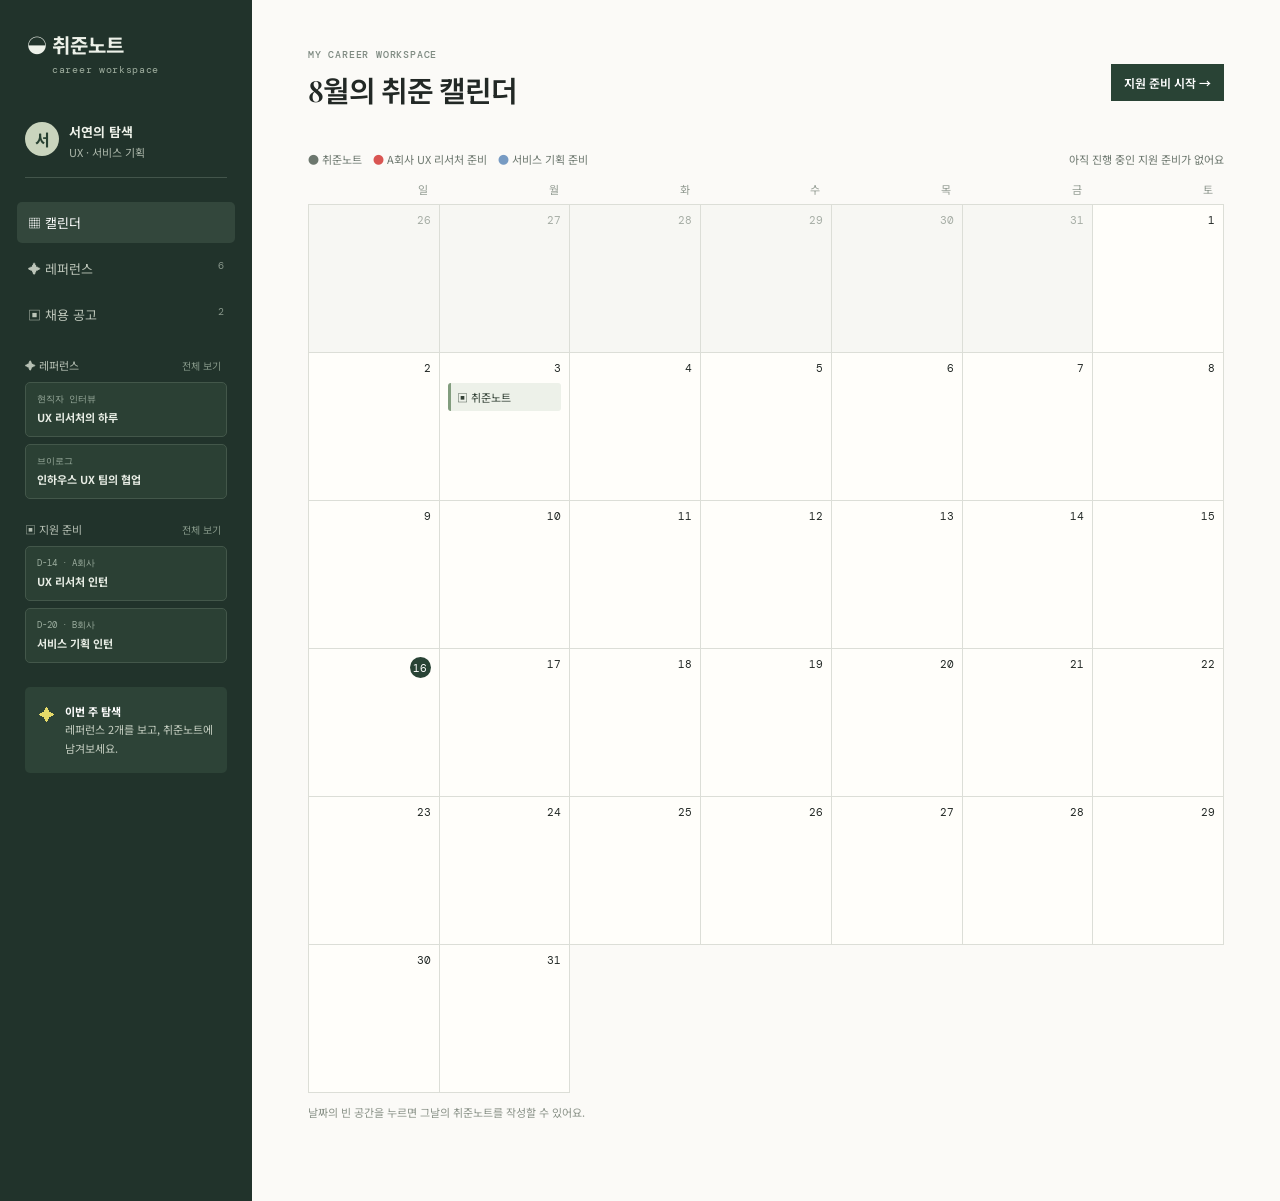
==== frontend/index.html @ a853c142 "feat: add CareerLog frontend" ====
<!doctype html>
<html lang="ko">
  <head>
    <meta charset="UTF-8" />
    <meta name="viewport" content="width=device-width, initial-scale=1.0" />
    <title>취준노트 | CareerLog</title>
    <link rel="stylesheet" href="./styles.css" />
  </head>
  <body>
    <div class="app">
      <aside class="sidebar">
        <div class="brand">◒ <b>취준노트</b><small>career workspace</small></div>
        <div class="profile"><span>서</span><div><b>서연의 탐색</b><p>UX · 서비스 기획</p></div></div>
        <nav>
          <button class="nav active" data-view="calendar">▦ <span>캘린더</span></button>
          <button class="nav" data-view="references">✦ <span>레퍼런스</span><em>6</em></button>
          <button class="nav" data-view="jobs">▣ <span>채용 공고</span><em>2</em></button>
        </nav>
        <section class="side-section"><div class="side-heading">✦ 레퍼런스 <button data-view="references">전체 보기</button></div><button class="side-card" data-view="references"><small>현직자 인터뷰</small><b>UX 리서처의 하루</b></button><button class="side-card" data-view="references"><small>브이로그</small><b>인하우스 UX 팀의 협업</b></button></section>
        <section class="side-section"><div class="side-heading">▣ 지원 준비 <button data-view="jobs">전체 보기</button></div><div id="sideJobList"></div></section>
        <div class="tip">✦ <p><b>이번 주 탐색</b><br />레퍼런스 2개를 보고, 취준노트에 남겨보세요.</p></div>
      </aside>

      <main>
        <header><div><p class="eyebrow">MY CAREER WORKSPACE</p><h1 id="pageTitle">8월의 취준 캘린더</h1></div><button class="primary" id="openPrep">지원 준비 시작 →</button></header>
        <section id="calendarView" class="view active"><div class="calendar-meta"><span>● 취준노트　<span class="red-text">●</span> A회사 UX 리서처 준비　<span class="blue-text">●</span> 서비스 기획 준비</span><span id="calendarStatus">아직 진행 중인 지원 준비가 없어요</span></div><div class="weekdays"><span>일</span><span>월</span><span>화</span><span>수</span><span>목</span><span>금</span><span>토</span></div><div class="calendar" id="calendar"></div><p class="hint">날짜의 빈 공간을 누르면 그날의 취준노트를 작성할 수 있어요.</p></section>
        <section id="referencesView" class="view"><div class="section-head"><div><p class="eyebrow">PHASE 2 · EXPLORE</p><h2>취준노트가 가리키는 다음 탐색</h2><p>최근 일주일의 노트에서 반복된 관심과 행동을 바탕으로 정리했어요.</p></div></div><div class="signals"><div>01　<b>사용자 불편 관찰</b><small>8/12 · 8/15 노트</small></div><div>02　<b>정보를 구조화하는 일</b><small>8/13 · 8/15 노트</small></div></div><div class="ref-grid" id="referenceGrid"></div></section>
        <section id="jobsView" class="view"><div class="section-head"><div><p class="eyebrow">PHASE 3 · APPLY</p><h2>탐색을 지원 준비로 연결하기</h2><p>공고를 선택하면 마감일까지의 준비 항목을 캘린더에 추가해요.</p></div></div><div class="job-layout"><div class="job-list" id="jobList"></div><article class="job-detail" id="jobDetail"></article></div></section>
      </main>
    </div>

    <div id="modalRoot"></div>
    <script type="module" src="./js/app.js"></script>
  </body>
</html>
---- frontend/styles.css ----
@import url('https://fonts.googleapis.com/css2?family=DM+Mono:wght@400;500&family=Noto+Sans+KR:wght@400;500;600;700&family=Playfair+Display:wght@600&display=swap');
*{box-sizing:border-box}body{margin:0;background:#fbfaf7;color:#222825;font-family:'Noto Sans KR',sans-serif}button{font-family:inherit}.app{min-height:100vh;display:grid;grid-template-columns:252px 1fr}.sidebar{background:#21332b;color:#edf1e9;padding:30px 17px;min-height:100vh}.brand{display:grid;grid-template-columns:25px 1fr;align-items:center;padding:0 10px;font-size:20px}.brand small{grid-column:2;color:#9ead9e;font:10px 'DM Mono';letter-spacing:.07em;margin-top:4px}.profile{display:flex;gap:10px;align-items:center;margin:42px 8px 24px;padding-bottom:17px;border-bottom:1px solid #43554b}.profile>span{display:grid;place-items:center;width:34px;height:34px;border-radius:50%;background:#c9d4bd;color:#274132;font-weight:700}.profile b{font-size:13px}.profile p{margin:2px 0 0;color:#aeb9ac;font-size:11px}nav{display:grid;gap:5px}.nav{border:0;background:transparent;color:#bcc5b9;text-align:left;padding:11px;border-radius:5px;font-size:13px;cursor:pointer}.nav.active,.nav:hover{background:#33473c;color:#fff}.nav em{float:right;color:#87968a;font:10px 'DM Mono';font-style:normal}.side-section{margin:22px 8px 0}.side-heading{display:flex;justify-content:space-between;color:#b6c0b4;font-size:11px;margin-bottom:8px}.side-heading button{border:0;background:transparent;color:#869889;font-size:10px;cursor:pointer}.side-card{display:block;width:100%;text-align:left;border:1px solid #43574a;border-radius:5px;background:#2b4034;color:#e8ede5;padding:10px 11px;margin:7px 0;cursor:pointer}.side-card small{display:block;color:#9eafa1;font:9px 'DM Mono';margin-bottom:4px}.side-card b{font-size:11px;line-height:1.45;display:block}.side-card.selected.red{border-color:#df6863;background:#493936}.side-card.selected.blue{border-color:#7d9ec5;background:#35424c}.tip{display:flex;gap:10px;margin:24px 8px 0;padding:15px 14px;border-radius:5px;background:#2d4337;color:#e5da69}.tip p{margin:0;color:#c6cfc2;font-size:11px;line-height:1.7}.tip b{color:#fff}main{padding:48px 56px 70px;max-width:1500px;width:100%;margin:auto}header{display:flex;justify-content:space-between;gap:20px;align-items:center;margin-bottom:34px}.eyebrow{margin:0;color:#7d8980;font:500 10px 'DM Mono';letter-spacing:.08em}h1{font:600 29px 'Playfair Display','Noto Sans KR';letter-spacing:-1px;margin:7px 0}h2{letter-spacing:-.7px}.primary{border:0;background:#294335;color:#fff;padding:10px 13px;font-size:12px;font-weight:600;cursor:pointer}.primary:hover{background:#1b3024}.view{display:none}.view.active{display:block}.calendar-meta{display:flex;justify-content:space-between;gap:15px;color:#6c776e;font-size:11px;margin-bottom:14px}.red-text{color:#d95552}.blue-text{color:#779bc3}.weekdays,.calendar{display:grid;grid-template-columns:repeat(7,1fr)}.weekdays{color:#919a91;text-align:right;font-size:11px;padding-bottom:7px}.weekdays span{padding-right:11px}.calendar{border-top:1px solid #dcded7;border-left:1px solid #dcded7}.day{min-height:148px;border-right:1px solid #dcded7;border-bottom:1px solid #dcded7;background:#fffefa;padding:8px;cursor:pointer}.day:hover{background:#f5f7ef}.day.muted{background:#f7f7f3;color:#a6ada5}.day time{display:block;text-align:right;font:11px 'DM Mono';margin-bottom:8px}.today time{display:grid;place-items:center;margin-left:auto;width:21px;height:21px;border-radius:50%;background:#294335;color:#fff}.event{display:block;width:100%;text-align:left;border:0;border-radius:3px;padding:6px;margin-top:4px;background:#edf1e9;color:#324035;font-size:11px;cursor:pointer}.event.note{border-left:3px solid #829d7e}.event.red{background:#fff0ee;border-left:3px solid #d95552;color:#6e312e}.event.blue{background:#eef3fb;border-left:3px solid #779bc3}.event.done{text-decoration:line-through;opacity:.55}.event input{vertical-align:-2px;margin:0 4px 0 0}.hint{font-size:11px;color:#8a9288}.section-head{border-bottom:1px solid #daddd5;padding-bottom:22px;margin-bottom:23px}.section-head p:not(.eyebrow){color:#68736b;font-size:13px;margin:8px 0 0}.signals{display:flex;gap:10px;margin-bottom:24px}.signals div{background:#eff2eb;padding:13px 15px;min-width:230px;color:#71836c;font:10px 'DM Mono'}.signals b{color:#29332d;font:600 12px 'Noto Sans KR'}.signals small{display:block;color:#7d877e;margin:5px 0 0 24px}.ref-grid{display:grid;grid-template-columns:repeat(3,1fr);gap:13px}.ref-grid article{min-height:178px;padding:18px;border:1px solid #dce0d8;background:#fffefa;display:flex;flex-direction:column}.ref-grid small,.job-row small{color:#627d67;font:10px 'DM Mono'}.ref-grid h3{font-size:15px;margin:11px 0 8px}.ref-grid p{font-size:11px;line-height:1.7;color:#68736a;margin:0}.text,.outline,.danger{border:0;background:transparent;padding:7px 0;font-size:12px;cursor:pointer}.text{color:#536957}.outline{border:1px solid #d8ddd4;padding:8px 11px;color:#536957}.ref-grid .text{margin-top:auto;text-align:left}.job-layout{display:grid;grid-template-columns:310px 1fr;border:1px solid #dadeD7;background:#fffefa}.job-list{border-right:1px solid #dadeD7}.job-row{width:100%;text-align:left;border:0;border-bottom:1px solid #e3e5df;background:transparent;padding:18px 17px;cursor:pointer}.job-row.active{background:#f0f4eb}.job-row b,.job-row span{display:block}.job-row b{font-size:13px;margin:5px 0}.job-row span{font-size:10px;color:#8a9189}.job-detail{padding:26px 28px}.deadline{color:#ce684f;font:11px 'DM Mono'}.job-detail h2{font-size:22px;margin:8px 0 18px}.job-detail h4{font-size:12px}.job-detail ul{list-style:none;padding:0;display:grid;gap:7px;color:#58645b;font-size:12px}.match{margin-top:20px;padding:13px;background:#f1f4ec;font-size:12px;line-height:1.7}.match b{display:block}.detail-footer{display:flex;align-items:center;justify-content:space-between;gap:10px;margin-top:24px}.detail-footer small{font-size:10px;color:#7e887f}.backdrop{position:fixed;inset:0;z-index:10;display:grid;place-items:center;padding:20px;background:rgba(24,34,28,.4)}.modal{position:relative;width:min(595px,100%);max-height:90vh;overflow:auto;background:#fffefa;padding:31px;box-shadow:0 20px 60px rgba(20,30,24,.18)}.close{position:absolute;top:12px;right:15px;border:0;background:transparent;color:#6e786f;font-size:24px;cursor:pointer}.modal h2{font:600 25px 'Playfair Display','Noto Sans KR';margin:7px 0}.modal-lead{font-size:12px;color:#7b867d;padding-bottom:18px;margin-bottom:20px;border-bottom:1px solid #e3e6de}.modal label{display:block;margin:15px 0;font-size:12px;font-weight:600}.modal textarea,.modal input{display:block;width:100%;margin-top:7px;padding:10px;border:1px solid #d7ddd3;background:#fbfcf9;font:12px 'Noto Sans KR';resize:vertical}.modal textarea{min-height:57px}.modal textarea:disabled,.modal input:disabled{background:#f7f7f3;color:#606860;border-color:#e0e3dd}.modal-actions{display:flex;align-items:center;gap:9px;margin-top:22px}.spacer{flex:1}.danger{color:#b34e49}.range-fields{display:grid;grid-template-columns:1fr 1fr;gap:12px;margin:22px 0}.job-preview{display:flex;gap:10px;padding:13px;background:#fff0ee;border:1px solid #f0c9c4}.red-dot{width:9px;height:9px;border-radius:50%;background:#d95552;margin-top:5px}.job-preview small{display:block;color:#a5605d;font:10px 'DM Mono'}.job-preview b{display:block;font-size:13px;margin:3px 0}.job-preview p{margin:0;color:#75635f;font-size:11px}@media(max-width:900px){.app{display:block}.sidebar{min-height:auto}.profile,.side-section,.tip{display:none}nav{display:flex;margin-top:18px}.nav{padding:8px}main{padding:28px 16px}.day{min-height:95px}.event{font-size:9px}.ref-grid{grid-template-columns:1fr 1fr}.job-layout{grid-template-columns:1fr}.job-list{border-right:0;border-bottom:1px solid #dadeD7}.job-row{display:inline-block;width:50%;vertical-align:top}.calendar-meta,header{align-items:flex-start;flex-direction:column}.range-fields{grid-template-columns:1fr}}@media(max-width:540px){.day{min-height:80px;padding:4px}.event{font-size:0;height:8px;padding:0}.event input{display:none}.ref-grid{grid-template-columns:1fr}.signals{flex-direction:column}.job-row{width:100%}}
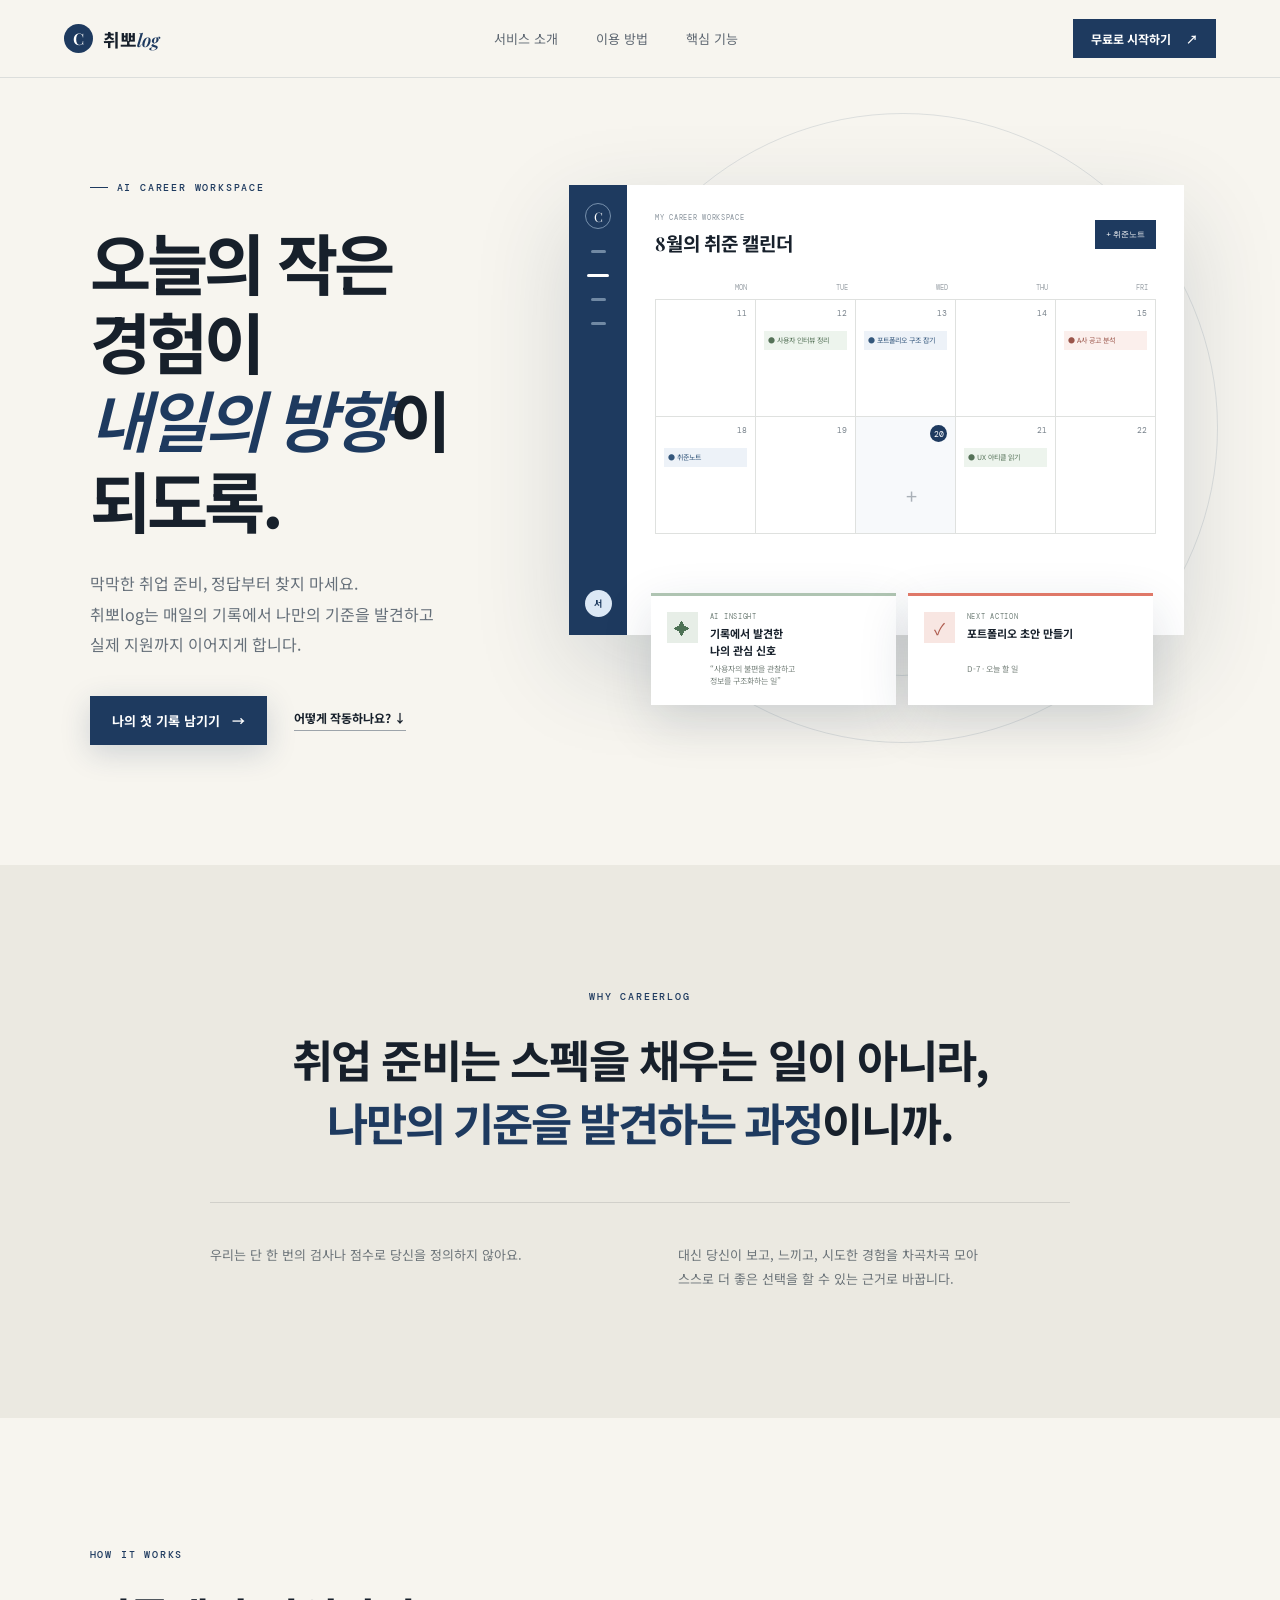
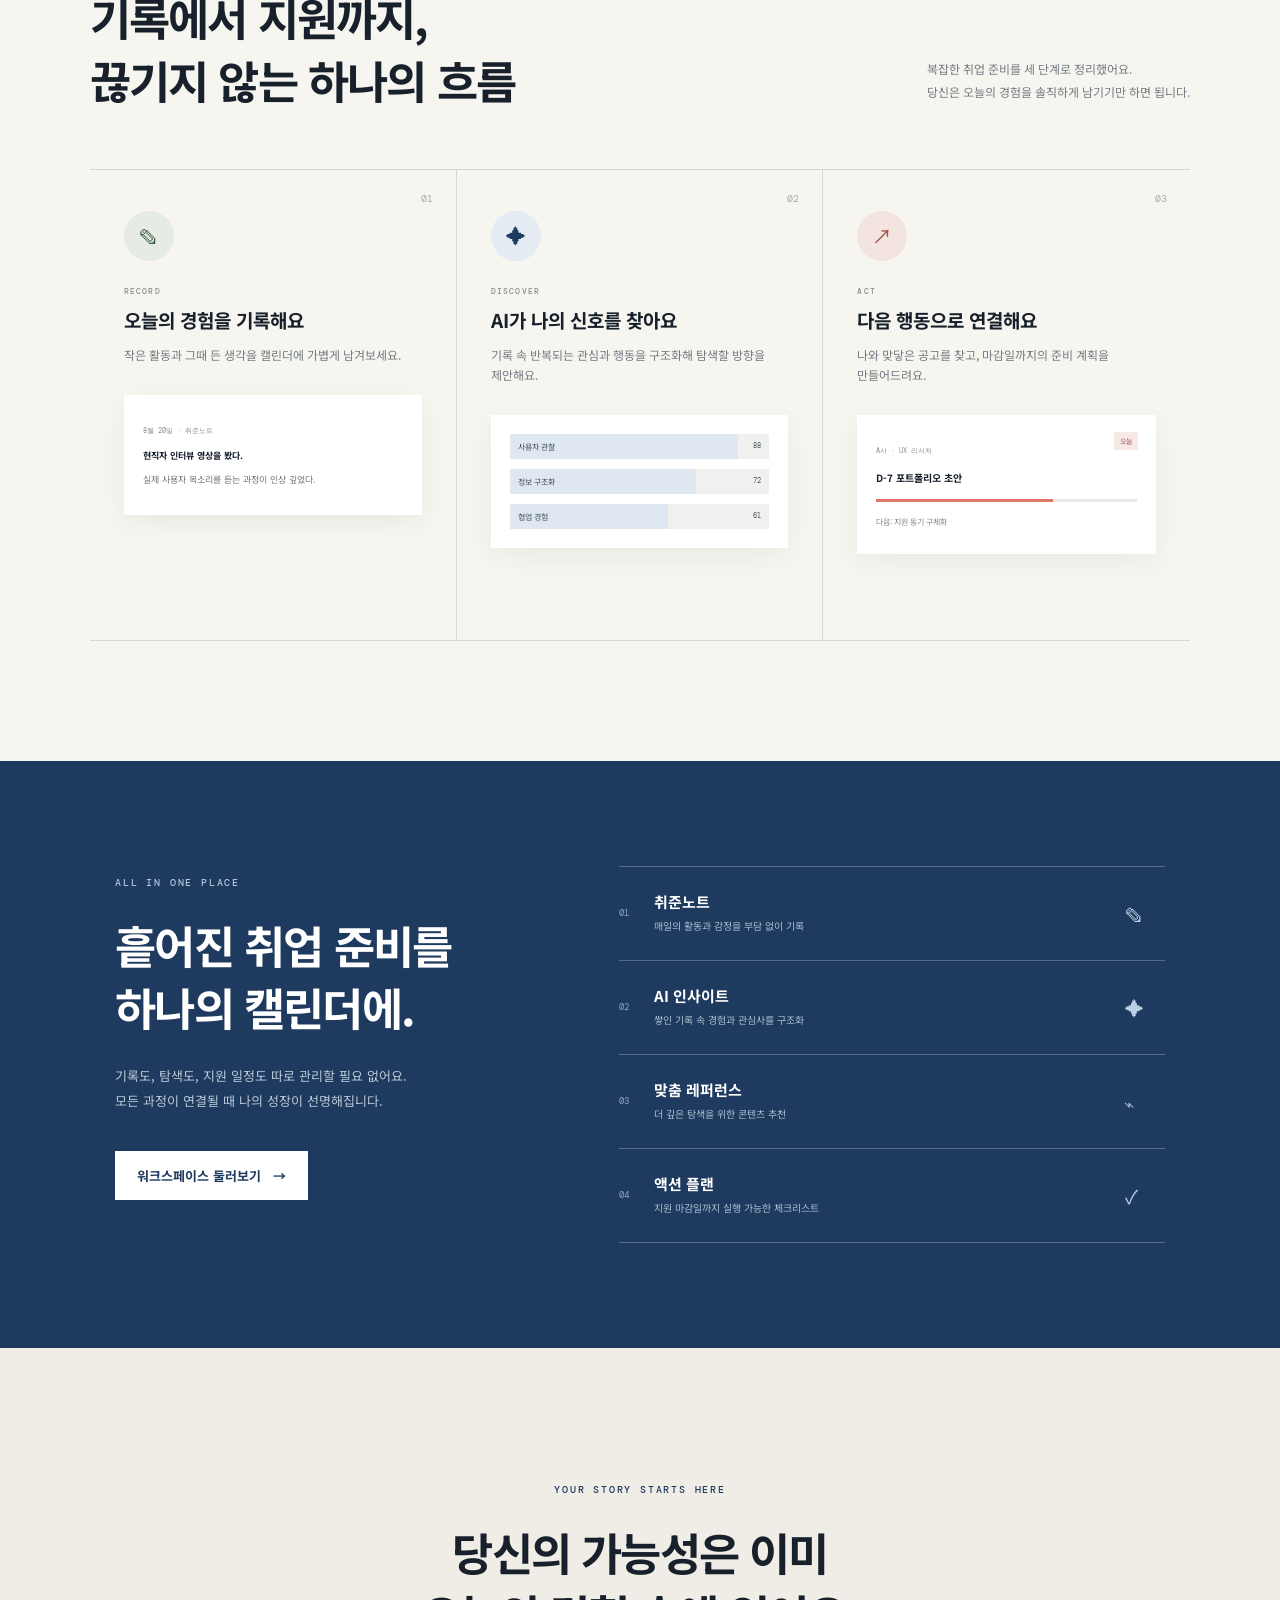
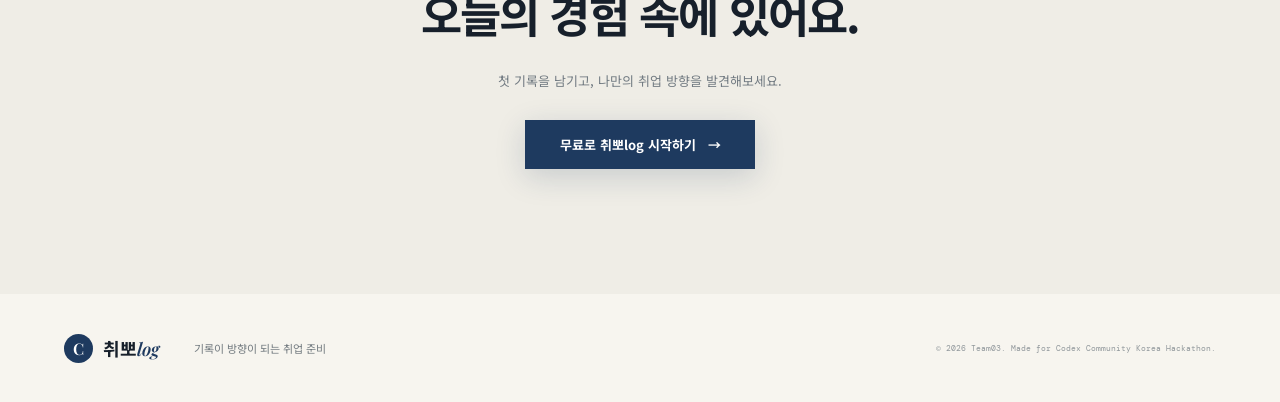
==== commit 42c0a869: "feat: 랜딩페이지 추가" ====
--- a/frontend/index.html
+++ b/frontend/index.html
@@ -3,33 +3,108 @@
   <head>
     <meta charset="UTF-8" />
     <meta name="viewport" content="width=device-width, initial-scale=1.0" />
-    <title>취준노트 | CareerLog</title>
-    <link rel="stylesheet" href="./styles.css" />
+    <meta name="description" content="흩어진 취업 준비 경험을 기록하고, 나다운 다음 행동으로 연결하는 AI 커리어 워크스페이스 취뽀log" />
+    <title>취뽀log — 기록이 방향이 되는 취업 준비</title>
+    <link rel="stylesheet" href="./landing.css" />
+    <style>
+      .hero-visual { min-height: 630px; }
+      .hero-visual .app-preview {
+        left: 1%;
+        top: 42px;
+        width: 98%;
+        height: 450px;
+        transform: none;
+      }
+      .hero-visual .ai-card,
+      .hero-visual .plan-card {
+        top: 450px;
+        bottom: auto;
+        width: 245px;
+        min-height: 112px;
+        padding: 16px;
+        align-items: flex-start;
+        border-left: 0;
+        border-top: 3px solid;
+      }
+      .hero-visual .ai-card { left: 14%; border-top-color: var(--sage); }
+      .hero-visual .plan-card { right: 6%; border-top-color: var(--coral); }
+      .hero-visual .ai-card > span,
+      .hero-visual .plan-card > span {
+        flex: 0 0 31px;
+        width: 31px;
+        height: 31px;
+        border-radius: 0;
+        margin: 0 12px 0 0;
+      }
+      .hero-visual .ai-card > div,
+      .hero-visual .plan-card > div { flex: 1; }
+      .hero-visual .ai-card strong,
+      .hero-visual .plan-card strong { min-height: 33px; }
+      @media (max-width: 620px) {
+        .hero-visual { min-height: 430px; margin-top: 30px; }
+        .hero-visual .app-preview { left: 0; top: 28px; width: 100%; height: 305px; }
+        .hero-visual .ai-card { top: 300px; bottom: auto; left: 5%; transform-origin: left top; }
+        .hero-visual .plan-card { top: 300px; bottom: auto; right: 0; transform-origin: right top; }
+      }
+    </style>
   </head>
   <body>
-    <div class="app">
-      <aside class="sidebar">
-        <div class="brand">◒ <b>취준노트</b><small>career workspace</small></div>
-        <div class="profile"><span>서</span><div><b>서연의 탐색</b><p>UX · 서비스 기획</p></div></div>
-        <nav>
-          <button class="nav active" data-view="calendar">▦ <span>캘린더</span></button>
-          <button class="nav" data-view="references">✦ <span>레퍼런스</span><em>6</em></button>
-          <button class="nav" data-view="jobs">▣ <span>채용 공고</span><em>2</em></button>
-        </nav>
-        <section class="side-section"><div class="side-heading">✦ 레퍼런스 <button data-view="references">전체 보기</button></div><button class="side-card" data-view="references"><small>현직자 인터뷰</small><b>UX 리서처의 하루</b></button><button class="side-card" data-view="references"><small>브이로그</small><b>인하우스 UX 팀의 협업</b></button></section>
-        <section class="side-section"><div class="side-heading">▣ 지원 준비 <button data-view="jobs">전체 보기</button></div><div id="sideJobList"></div></section>
-        <div class="tip">✦ <p><b>이번 주 탐색</b><br />레퍼런스 2개를 보고, 취준노트에 남겨보세요.</p></div>
-      </aside>
+    <header class="site-header">
+      <a class="logo" href="#top" aria-label="취뽀log 홈"><span class="logo-mark">C</span><strong>취뽀<span>log</span></strong></a>
+      <nav aria-label="주요 메뉴"><a href="#why">서비스 소개</a><a href="#flow">이용 방법</a><a href="#features">핵심 기능</a></nav>
+      <a class="header-cta" href="./workspace.html">무료로 시작하기 <span>↗</span></a>
+    </header>
 
-      <main>
-        <header><div><p class="eyebrow">MY CAREER WORKSPACE</p><h1 id="pageTitle">8월의 취준 캘린더</h1></div><button class="primary" id="openPrep">지원 준비 시작 →</button></header>
-        <section id="calendarView" class="view active"><div class="calendar-meta"><span>● 취준노트　<span class="red-text">●</span> A회사 UX 리서처 준비　<span class="blue-text">●</span> 서비스 기획 준비</span><span id="calendarStatus">아직 진행 중인 지원 준비가 없어요</span></div><div class="weekdays"><span>일</span><span>월</span><span>화</span><span>수</span><span>목</span><span>금</span><span>토</span></div><div class="calendar" id="calendar"></div><p class="hint">날짜의 빈 공간을 누르면 그날의 취준노트를 작성할 수 있어요.</p></section>
-        <section id="referencesView" class="view"><div class="section-head"><div><p class="eyebrow">PHASE 2 · EXPLORE</p><h2>취준노트가 가리키는 다음 탐색</h2><p>최근 일주일의 노트에서 반복된 관심과 행동을 바탕으로 정리했어요.</p></div></div><div class="signals"><div>01　<b>사용자 불편 관찰</b><small>8/12 · 8/15 노트</small></div><div>02　<b>정보를 구조화하는 일</b><small>8/13 · 8/15 노트</small></div></div><div class="ref-grid" id="referenceGrid"></div></section>
-        <section id="jobsView" class="view"><div class="section-head"><div><p class="eyebrow">PHASE 3 · APPLY</p><h2>탐색을 지원 준비로 연결하기</h2><p>공고를 선택하면 마감일까지의 준비 항목을 캘린더에 추가해요.</p></div></div><div class="job-layout"><div class="job-list" id="jobList"></div><article class="job-detail" id="jobDetail"></article></div></section>
-      </main>
-    </div>
+    <main id="top">
+      <section class="hero">
+        <div class="hero-copy">
+          <p class="kicker"><span></span> AI CAREER WORKSPACE</p>
+          <h1>오늘의 작은 경험이<br /><em>내일의 방향</em>이 되도록.</h1>
+          <p class="hero-description">막막한 취업 준비, 정답부터 찾지 마세요.<br />취뽀log는 매일의 기록에서 나만의 기준을 발견하고<br class="desktop-only" /> 실제 지원까지 이어지게 합니다.</p>
+          <div class="hero-actions"><a class="button primary" href="./workspace.html">나의 첫 기록 남기기 <span>→</span></a><a class="text-link" href="#flow">어떻게 작동하나요? <span>↓</span></a></div>
+        </div>
 
-    <div id="modalRoot"></div>
-    <script type="module" src="./js/app.js"></script>
+        <div class="hero-visual" aria-label="취뽀log 캘린더 화면 미리보기">
+          <div class="orbit orbit-one"></div><div class="orbit orbit-two"></div>
+          <div class="app-preview">
+            <div class="preview-sidebar"><div class="preview-logo">C</div><i></i><i class="active"></i><i></i><i></i><div class="preview-avatar">서</div></div>
+            <div class="preview-main">
+              <div class="preview-top"><div><small>MY CAREER WORKSPACE</small><b>8월의 취준 캘린더</b></div><button>+ 취준노트</button></div>
+              <div class="week-row"><span>MON</span><span>TUE</span><span>WED</span><span>THU</span><span>FRI</span></div>
+              <div class="calendar-demo">
+                <div><small>11</small></div><div><small>12</small><p class="note green">● 사용자 인터뷰 정리</p></div><div><small>13</small><p class="note navy">● 포트폴리오 구조 잡기</p></div><div><small>14</small></div><div><small>15</small><p class="note coral">● A사 공고 분석</p></div>
+                <div><small>18</small><p class="note navy">● 취준노트</p></div><div><small>19</small></div><div class="selected"><small>20</small><span>+</span></div><div><small>21</small><p class="note green">● UX 아티클 읽기</p></div><div><small>22</small></div>
+              </div>
+            </div>
+          </div>
+          <aside class="ai-card"><span class="spark">✦</span><div><small>AI INSIGHT</small><strong>기록에서 발견한<br />나의 관심 신호</strong><p>“사용자의 불편을 관찰하고<br />정보를 구조화하는 일”</p></div></aside>
+          <aside class="plan-card"><span>✓</span><div><small>NEXT ACTION</small><strong>포트폴리오 초안 만들기</strong><p>D-7 · 오늘 할 일</p></div></aside>
+        </div>
+      </section>
+
+      <section class="statement" id="why">
+        <p class="section-label">WHY CAREERLOG</p>
+        <h2>취업 준비는 스펙을 채우는 일이 아니라,<br /><span>나만의 기준을 발견하는 과정</span>이니까.</h2>
+        <div class="statement-grid"><p>우리는 단 한 번의 검사나 점수로 당신을 정의하지 않아요.</p><p>대신 당신이 보고, 느끼고, 시도한 경험을 차곡차곡 모아<br />스스로 더 좋은 선택을 할 수 있는 근거로 바꿉니다.</p></div>
+      </section>
+
+      <section class="flow" id="flow">
+        <div class="section-heading"><div><p class="section-label">HOW IT WORKS</p><h2>기록에서 지원까지,<br />끊기지 않는 하나의 흐름</h2></div><p>복잡한 취업 준비를 세 단계로 정리했어요.<br />당신은 오늘의 경험을 솔직하게 남기기만 하면 됩니다.</p></div>
+        <div class="steps">
+          <article><span class="step-no">01</span><div class="step-icon">✎</div><p class="step-tag">RECORD</p><h3>오늘의 경험을 기록해요</h3><p>작은 활동과 그때 든 생각을 캘린더에 가볍게 남겨보세요.</p><div class="mini-note"><small>8월 20일 · 취준노트</small><b>현직자 인터뷰 영상을 봤다.</b><p>실제 사용자 목소리를 듣는 과정이 인상 깊었다.</p></div></article>
+          <article><span class="step-no">02</span><div class="step-icon">✦</div><p class="step-tag">DISCOVER</p><h3>AI가 나의 신호를 찾아요</h3><p>기록 속 반복되는 관심과 행동을 구조화해 탐색할 방향을 제안해요.</p><div class="signal-bars"><span style="--size:88%">사용자 관찰 <b>88</b></span><span style="--size:72%">정보 구조화 <b>72</b></span><span style="--size:61%">협업 경험 <b>61</b></span></div></article>
+          <article><span class="step-no">03</span><div class="step-icon">↗</div><p class="step-tag">ACT</p><h3>다음 행동으로 연결해요</h3><p>나와 맞닿은 공고를 찾고, 마감일까지의 준비 계획을 만들어드려요.</p><div class="mini-plan"><small>A사 · UX 리서처</small><b>D-7 포트폴리오 초안</b><span>오늘</span><i></i><p>다음: 지원 동기 구체화</p></div></article>
+        </div>
+      </section>
+
+      <section class="features" id="features">
+        <div><p class="section-label light">ALL IN ONE PLACE</p><h2>흩어진 취업 준비를<br />하나의 캘린더에.</h2><p>기록도, 탐색도, 지원 일정도 따로 관리할 필요 없어요.<br />모든 과정이 연결될 때 나의 성장이 선명해집니다.</p><a class="button light-button" href="./workspace.html">워크스페이스 둘러보기 <span>→</span></a></div>
+        <ul><li><span>01</span><div><b>취준노트</b><p>매일의 활동과 감정을 부담 없이 기록</p></div><em>✎</em></li><li><span>02</span><div><b>AI 인사이트</b><p>쌓인 기록 속 경험과 관심사를 구조화</p></div><em>✦</em></li><li><span>03</span><div><b>맞춤 레퍼런스</b><p>더 깊은 탐색을 위한 콘텐츠 추천</p></div><em>⌁</em></li><li><span>04</span><div><b>액션 플랜</b><p>지원 마감일까지 실행 가능한 체크리스트</p></div><em>✓</em></li></ul>
+      </section>
+
+      <section class="final-cta"><p class="section-label">YOUR STORY STARTS HERE</p><h2>당신의 가능성은 이미<br />오늘의 경험 속에 있어요.</h2><p>첫 기록을 남기고, 나만의 취업 방향을 발견해보세요.</p><a class="button primary" href="./workspace.html">무료로 취뽀log 시작하기 <span>→</span></a></section>
+    </main>
+
+    <footer><a class="logo" href="#top"><span class="logo-mark">C</span><strong>취뽀<span>log</span></strong></a><p>기록이 방향이 되는 취업 준비</p><small>© 2026 Team03. Made for Codex Community Korea Hackathon.</small></footer>
   </body>
 </html>
--- a/frontend/landing.css
+++ b/frontend/landing.css
@@ -0,0 +1,2 @@
+@import url('https://fonts.googleapis.com/css2?family=DM+Mono:wght@400;500&family=Noto+Sans+KR:wght@400;500;600;700;800&family=Playfair+Display:ital,wght@0,600;1,600&display=swap');
+:root{--navy:#1e3a5f;--navy-deep:#142b49;--ink:#17202b;--paper:#f7f5ef;--cream:#eeece4;--sage:#afc4b2;--coral:#df7868;--line:#d9d8d1}*{box-sizing:border-box}html{scroll-behavior:smooth}body{margin:0;background:var(--paper);color:var(--ink);font-family:'Noto Sans KR',sans-serif;word-break:keep-all}a{color:inherit;text-decoration:none}.site-header{height:78px;display:flex;align-items:center;justify-content:space-between;padding:0 clamp(24px,5vw,78px);border-bottom:1px solid rgba(30,58,95,.12);background:rgba(247,245,239,.92);backdrop-filter:blur(12px);position:sticky;top:0;z-index:20}.logo{display:flex;align-items:center;gap:10px}.logo-mark{display:grid;place-items:center;width:29px;height:29px;border-radius:50%;background:var(--navy);color:white;font:600 16px 'Playfair Display'}.logo strong{font-size:18px}.logo strong span{font:italic 600 18px 'Playfair Display';color:var(--navy)}.site-header nav{display:flex;gap:38px;font-size:13px;color:#5f6872}.site-header nav a:hover{color:var(--navy)}.header-cta{background:var(--navy);color:#fff;padding:11px 18px;font-size:12px;font-weight:700}.header-cta span,.button span{margin-left:12px}.hero{min-height:760px;display:grid;grid-template-columns:.86fr 1.14fr;align-items:center;padding:65px clamp(24px,7vw,108px) 92px;overflow:hidden}.kicker,.section-label{font:500 10px 'DM Mono';letter-spacing:.18em;color:var(--navy)}.kicker{display:flex;align-items:center;gap:9px}.kicker span{width:18px;height:1px;background:var(--navy)}h1{font-size:clamp(48px,5.2vw,76px);line-height:1.18;letter-spacing:-.055em;margin:28px 0 30px;font-weight:700}h1 em{font-family:'Playfair Display','Noto Sans KR';font-weight:600;color:var(--navy)}.hero-description{color:#66707a;font-size:16px;line-height:1.9;margin-bottom:36px}.hero-actions{display:flex;align-items:center;gap:27px}.button{display:inline-flex;align-items:center;justify-content:center;padding:15px 22px;font-size:13px;font-weight:700}.button.primary{background:var(--navy);color:#fff;box-shadow:0 8px 30px rgba(30,58,95,.18)}.button:hover,.header-cta:hover{transform:translateY(-2px);transition:.2s}.text-link{font-size:12px;font-weight:700;border-bottom:1px solid #9da4aa;padding-bottom:4px}.hero-proof{display:flex;align-items:center;margin-top:42px}.avatars{display:flex}.avatars span{width:31px;height:31px;border-radius:50%;display:grid;place-items:center;background:#d5e1d6;color:#355b46;border:2px solid var(--paper);font-size:10px;font-weight:700;margin-right:-7px}.avatars span:nth-child(2){background:#dbe5ef;color:var(--navy)}.avatars span:nth-child(3){background:#f1d9d3;color:#8d4a41}.hero-proof p{font-size:10px;color:#7d858c;line-height:1.55;margin:0 0 0 20px}.hero-proof strong{color:#3d4852;font-size:11px}.hero-visual{position:relative;min-height:585px}.orbit{position:absolute;border:1px solid rgba(30,58,95,.12);border-radius:50%}.orbit-one{width:630px;height:630px;top:-30px;left:4%}.orbit-two{width:490px;height:490px;top:43px;left:15%}.app-preview{position:absolute;left:7%;top:80px;width:min(620px,88%);height:390px;background:#fff;box-shadow:0 32px 90px rgba(25,47,73,.16);display:grid;grid-template-columns:58px 1fr;transform:rotate(-1.5deg);z-index:2}.preview-sidebar{background:var(--navy);display:flex;flex-direction:column;align-items:center;gap:21px;padding:18px 0}.preview-logo{color:#fff;border:1px solid #7790ac;width:26px;height:26px;border-radius:50%;display:grid;place-items:center;font:13px 'Playfair Display'}.preview-sidebar i{display:block;width:15px;height:3px;border-radius:2px;background:#7189a4}.preview-sidebar i.active{background:#fff;width:22px}.preview-avatar{margin-top:auto;width:27px;height:27px;border-radius:50%;display:grid;place-items:center;background:#dce8f5;color:var(--navy);font-size:9px;font-weight:700}.preview-main{padding:28px 28px 20px;overflow:hidden}.preview-top{display:flex;justify-content:space-between;align-items:center;margin-bottom:27px}.preview-top small{display:block;font:7px 'DM Mono';color:#89939c;letter-spacing:.1em;margin-bottom:7px}.preview-top b{font-family:'Playfair Display','Noto Sans KR';font-size:19px}.preview-top button{border:0;background:var(--navy);color:#fff;padding:9px 11px;font-size:8px}.week-row,.calendar-demo{display:grid;grid-template-columns:repeat(5,1fr)}.week-row span{font:7px 'DM Mono';color:#9ba2a8;text-align:right;padding:0 8px 7px}.calendar-demo{border-top:1px solid #dfe1df;border-left:1px solid #dfe1df}.calendar-demo>div{height:117px;border-right:1px solid #dfe1df;border-bottom:1px solid #dfe1df;padding:8px;background:#fff}.calendar-demo small{display:block;text-align:right;font:8px 'DM Mono';color:#77818a}.note{font-size:7px;padding:5px 4px;margin-top:13px;line-height:1.3}.note.green{background:#edf4ed;color:#557258}.note.navy{background:#edf2f8;color:#34577c}.note.coral{background:#fbefec;color:#9a554a}.calendar-demo .selected{position:relative;background:#f7f9fb}.calendar-demo .selected small{width:17px;height:17px;border-radius:50%;background:var(--navy);color:#fff;display:grid;place-items:center;margin-left:auto}.calendar-demo .selected span{position:absolute;left:50%;top:55%;color:#a9b0b7;font-size:20px}.ai-card,.plan-card{position:absolute;z-index:4;background:#fff;box-shadow:0 17px 50px rgba(25,47,73,.15);display:flex}.ai-card{left:0;top:32px;width:218px;padding:16px;border-top:3px solid var(--sage)}.spark{display:grid;place-items:center;width:31px;height:31px;background:#e7eee7;color:#4d7255;margin-right:12px}.ai-card small,.plan-card small{display:block;font:7px 'DM Mono';letter-spacing:.1em;color:#72817a}.ai-card strong,.plan-card strong{font-size:11px;line-height:1.5;display:block;margin:4px 0}.ai-card p,.plan-card p{font-size:8px;color:#78837d;line-height:1.55;margin:5px 0 0}.plan-card{right:0;bottom:54px;width:245px;padding:16px;border-left:3px solid var(--coral)}.plan-card>span{width:27px;height:27px;border-radius:50%;background:#f8e6e2;color:#ae5b4e;display:grid;place-items:center;margin-right:12px}.statement{padding:115px clamp(24px,9vw,140px);background:#ebe9e1;text-align:center}.statement h2,.section-heading h2,.features h2,.final-cta h2{font-size:clamp(32px,3.5vw,52px);line-height:1.4;letter-spacing:-.04em;margin:25px 0}.statement h2 span{font-family:'Playfair Display','Noto Sans KR';color:var(--navy)}.statement-grid{border-top:1px solid #d1d0ca;margin:48px auto 0;padding-top:27px;max-width:860px;display:grid;grid-template-columns:1fr 1fr;text-align:left;gap:75px}.statement-grid p{font-size:13px;line-height:1.8;color:#6d757a}.flow{padding:120px clamp(24px,7vw,108px)}.section-heading{display:flex;align-items:flex-end;justify-content:space-between;margin-bottom:57px}.section-heading h2{margin-bottom:0}.section-heading>p{font-size:12px;line-height:1.9;color:#727b82;margin-bottom:8px}.steps{display:grid;grid-template-columns:repeat(3,1fr);border-top:1px solid var(--line);border-bottom:1px solid var(--line)}.steps article{position:relative;padding:41px 34px 38px;border-right:1px solid var(--line);min-height:470px}.steps article:last-child{border:0}.step-no{position:absolute;right:23px;top:22px;font:10px 'DM Mono';color:#a7acaf}.step-icon{width:50px;height:50px;border-radius:50%;display:grid;place-items:center;background:#e6ece5;color:#416248;font-size:20px}.steps article:nth-child(2) .step-icon{background:#e5ebf3;color:var(--navy)}.steps article:nth-child(3) .step-icon{background:#f4e4e0;color:#a35449}.step-tag{font:500 8px 'DM Mono';letter-spacing:.15em;color:#858d92;margin-top:25px}.steps h3{font-size:19px;margin:10px 0}.steps article>p:not(.step-tag){font-size:12px;color:#737c82;line-height:1.7}.mini-note,.signal-bars,.mini-plan{margin-top:30px;background:#fff;padding:19px;box-shadow:0 8px 25px rgba(35,45,55,.06);min-height:120px}.mini-note small,.mini-plan small{font:7px 'DM Mono';color:#899198}.mini-note b,.mini-note p{display:block;font-size:9px;margin:11px 0 5px}.mini-note p{color:#6e777d;line-height:1.6}.signal-bars{display:grid;gap:10px}.signal-bars span{position:relative;display:flex;justify-content:space-between;font-size:8px;padding:7px 8px;background:linear-gradient(90deg,#dfe8f1 var(--size),#f0f1ef var(--size));color:#435261}.signal-bars b{font:7px 'DM Mono'}.mini-plan{position:relative}.mini-plan b{display:block;font-size:10px;margin:12px 0}.mini-plan span{position:absolute;right:18px;top:17px;font-size:7px;color:#a7574d;background:#f7e9e6;padding:4px 6px}.mini-plan i{height:3px;display:block;background:linear-gradient(90deg,var(--coral) 68%,#e8e8e4 68%);margin:14px 0}.mini-plan p{font-size:8px;color:#818990}.features{background:var(--navy);color:#fff;padding:105px clamp(24px,9vw,140px);display:grid;grid-template-columns:.85fr 1.15fr;gap:100px}.section-label.light{color:#aec5db}.features>div>p:not(.section-label){color:#b9c8d6;font-size:13px;line-height:1.9}.light-button{background:#fff;color:var(--navy);margin-top:25px}.features ul{list-style:none;margin:0;padding:0;border-top:1px solid #526b8a}.features li{display:grid;grid-template-columns:35px 1fr 40px;align-items:center;border-bottom:1px solid #526b8a;padding:22px 0}.features li>span{font:9px 'DM Mono';color:#8da5be}.features li b{font-size:15px}.features li p{font-size:10px;color:#aabdd0;margin:5px 0}.features li em{font-style:normal;font-size:19px;color:#bad0e4}.final-cta{text-align:center;padding:125px 24px;background:#efede6}.final-cta p:not(.section-label){font-size:13px;color:#727b82;margin:0 0 30px}.final-cta .button{min-width:230px}footer{display:flex;align-items:center;padding:35px clamp(24px,5vw,78px);gap:35px;background:#f7f5ef}footer p{font-size:11px;color:#737b80}footer small{margin-left:auto;font:8px 'DM Mono';color:#90979b}@media(max-width:980px){.site-header nav{display:none}.hero{grid-template-columns:1fr;padding-top:80px}.hero-copy{text-align:center}.kicker,.hero-actions,.hero-proof{justify-content:center}.hero-visual{margin-top:40px}.app-preview{left:8%}.statement-grid{gap:25px}.section-heading{display:block}.steps{grid-template-columns:1fr}.steps article{border-right:0;border-bottom:1px solid var(--line);min-height:auto}.features{grid-template-columns:1fr;gap:50px}}@media(max-width:620px){.site-header{height:66px}.header-cta{padding:9px 11px;font-size:10px}.hero{padding:58px 20px 65px;min-height:auto}h1{font-size:42px}.hero-description{font-size:14px}.desktop-only{display:none}.hero-actions{flex-direction:column;gap:18px}.hero-visual{min-height:390px;margin-top:15px}.orbit{display:none}.app-preview{top:65px;left:4%;width:96%;height:285px;grid-template-columns:42px 1fr}.preview-main{padding:18px 14px}.preview-top{margin-bottom:16px}.preview-top b{font-size:14px}.calendar-demo>div{height:79px;padding:5px}.note{font-size:0;height:7px;padding:0}.ai-card{left:0;top:25px;transform:scale(.78);transform-origin:left}.plan-card{right:-17px;bottom:4px;transform:scale(.76)}.statement,.flow,.features,.final-cta{padding:75px 22px}.statement h2,.section-heading h2,.features h2,.final-cta h2{font-size:30px}.statement-grid{grid-template-columns:1fr;text-align:center;gap:2px}.steps article{padding:35px 20px}.features{gap:38px}footer{flex-wrap:wrap;gap:12px}footer p{width:100%}footer small{margin:0}}
